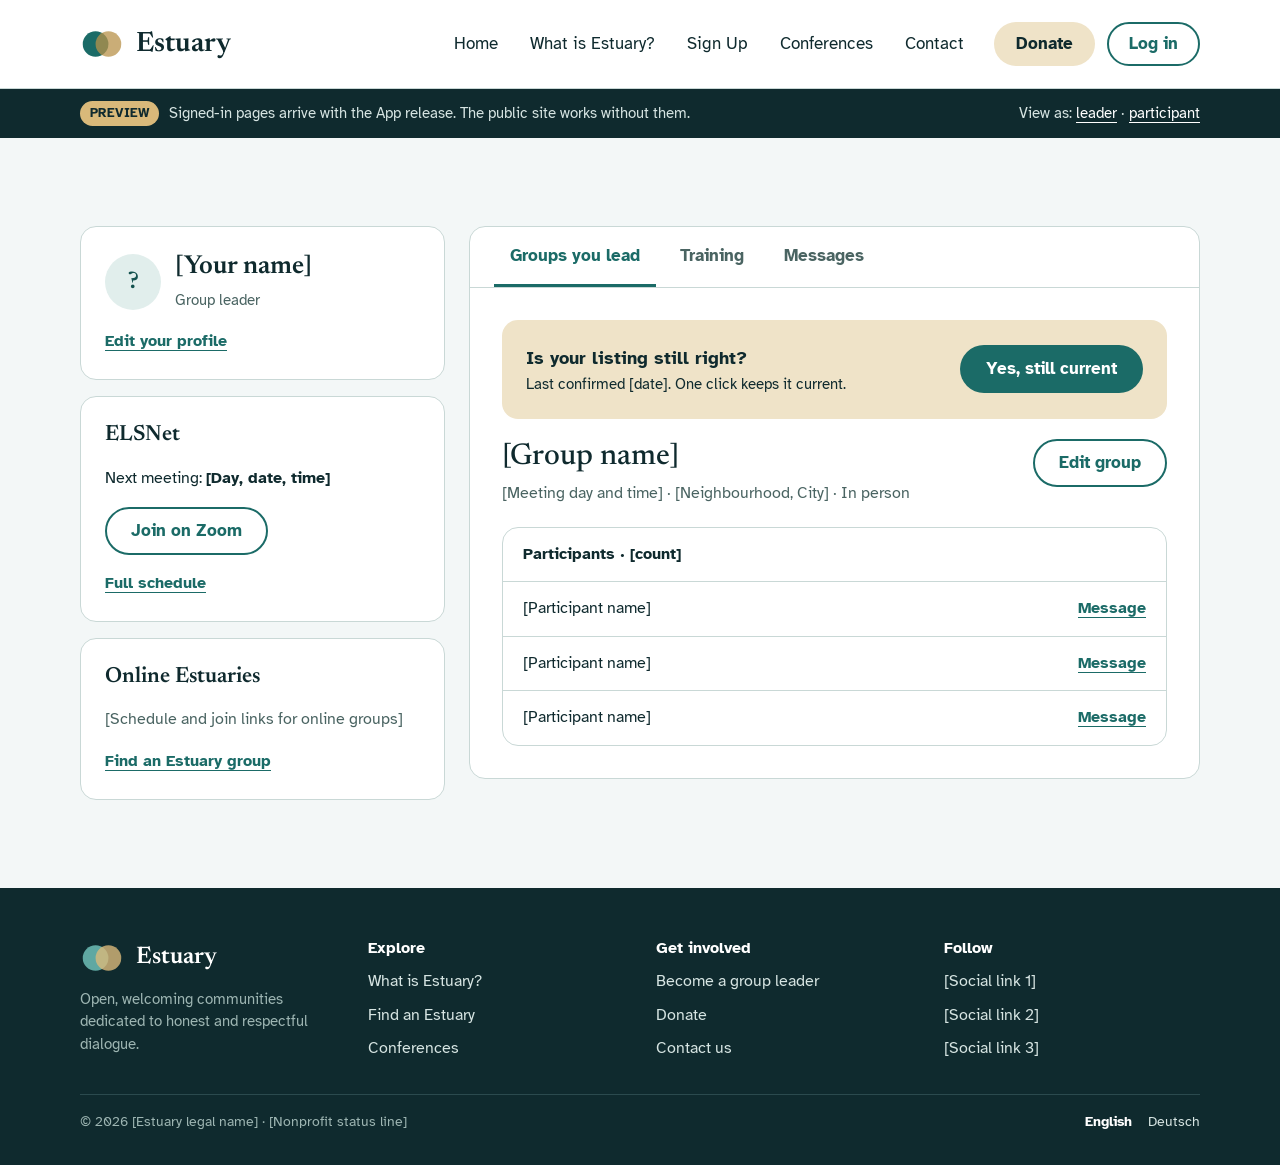
==== design/prototype/account.html @ 833ce1d4 "Add visual design proposal, design tokens and clickable prototype Turns the community wireframe (des" ====
<!doctype html>
<html lang="en">
<head>
  <meta charset="utf-8">
  <meta name="viewport" content="width=device-width, initial-scale=1">
  <title>Your account · Estuary</title>
  <meta name="description" content="Signed-in preview: your group, training and messages.">
  <meta name="robots" content="noindex">
  <link rel="preconnect" href="https://fonts.googleapis.com">
  <link rel="preconnect" href="https://fonts.gstatic.com" crossorigin>
  <link rel="stylesheet" href="https://fonts.googleapis.com/css2?family=Atkinson+Hyperlegible:ital,wght@0,400;0,700;1,400&amp;family=IBM+Plex+Mono:wght@400;500&amp;family=Newsreader:ital,opsz,wght@0,6..72,400..700;1,6..72,400&amp;display=swap">
  <link rel="stylesheet" href="../tokens/tokens.css">
  <link rel="stylesheet" href="assets/site.css">
  <script src="assets/site.js" defer></script>
</head>
<body>
<div class="page">
  <a class="skip-link" href="#main">Skip to content</a>
  <header class="site-header">
    <div class="container site-header__bar">
      <a class="brand" href="index.html" aria-label="Estuary home">
        <svg class="brand__mark" viewBox="0 0 48 32" aria-hidden="true"><circle cx="17" cy="16" r="14" fill="#1B6B67"/><circle cx="31" cy="16" r="14" fill="#B8914A" fill-opacity="0.75"/></svg>
        <span class="brand__word">Estuary</span>
      </a>
      <button class="nav-toggle" type="button" aria-expanded="false" aria-controls="site-nav">
        <svg width="18" height="18" viewBox="0 0 18 18" aria-hidden="true"><path d="M2 4.5h14M2 9h14M2 13.5h14" stroke="currentColor" stroke-width="2" stroke-linecap="round"/></svg>
        <span class="nav-toggle__label">Menu</span>
      </button>
      <nav class="site-nav" id="site-nav" aria-label="Main">
        <a class="site-nav__link" href="index.html">Home</a>
        <a class="site-nav__link" href="what-is-estuary.html">What is Estuary?</a>
        <a class="site-nav__link" href="sign-up.html">Sign Up</a>
        <a class="site-nav__link" href="conferences.html">Conferences</a>
        <a class="site-nav__link" href="contact.html">Contact</a>
        <div class="site-nav__actions">
          <a class="btn btn--welcome" href="donate.html">Donate</a>
          <a class="btn btn--secondary" href="account.html" aria-current="page">Log in</a>
        </div>
      </nav>
    </div>
  </header>
  <div class="notice-bar" role="note">
    <div class="container row" style="gap: 10px">
      <span class="badge badge--preview">PREVIEW</span>
      <span>Signed-in pages arrive with the App release. The public site works without them.</span>
      <span style="margin-left: auto">View as: <a href="?role=leader" data-role-link="leader" style="color: #FFFFFF">leader</a> · <a href="?role=participant" data-role-link="participant" style="color: #FFFFFF">participant</a></span>
    </div>
  </div>

  <main id="main" class="section">
    <div class="container split split--top split--sidebar">
      <aside class="stack">
        <section class="card stack">
          <div class="row" style="flex-wrap: nowrap; gap: 14px">
            <div class="avatar" aria-hidden="true">?</div>
            <div>
              <h1 class="h3" style="font-size: 1.625rem">[Your name]</h1>
              <span class="small muted" data-leader-only>Group leader</span>
              <span class="small muted" data-participant-only hidden>Participant</span>
            </div>
          </div>
          <a href="#" style="font-weight: 700; font-size: 1rem">Edit your profile</a>
        </section>
        <section class="card stack">
          <h2 class="h3" style="font-size: 1.375rem">ELSNet</h2>
          <p style="font-size: 1rem">Next meeting: <b>[Day, date, time]</b></p>
          <a class="btn btn--secondary" href="#" style="align-self: flex-start">Join on Zoom</a>
          <a href="#" style="font-weight: 700; font-size: 1rem">Full schedule</a>
        </section>
        <section class="card stack">
          <h2 class="h3" style="font-size: 1.375rem">Online Estuaries</h2>
          <p class="muted" style="font-size: 1rem">[Schedule and join links for online groups]</p>
          <a href="sign-up.html#find" style="font-weight: 700; font-size: 1rem">Find an Estuary group</a>
        </section>
      </aside>

      <section class="card" style="padding: 0; overflow: hidden">
        <div class="tabs" role="tablist" aria-label="Your Estuary">
          <button class="tab" type="button" role="tab" id="tab-group" aria-controls="panel-group" aria-selected="true"><span data-leader-only>Groups you lead</span><span data-participant-only hidden>Your group</span></button>
          <button class="tab" type="button" role="tab" id="tab-training" aria-controls="panel-training" aria-selected="false" tabindex="-1">Training</button>
          <button class="tab" type="button" role="tab" id="tab-messages" aria-controls="panel-messages" aria-selected="false" tabindex="-1"><span data-leader-only>Messages</span><span data-participant-only hidden>Message your leader</span></button>
        </div>

        <div class="tab-panel" role="tabpanel" id="panel-group" aria-labelledby="tab-group">
          <div class="card card--welcome row" data-leader-only style="justify-content: space-between">
            <div>
              <strong style="font-size: 1.125rem">Is your listing still right?</strong>
              <p class="small">Last confirmed [date]. One click keeps it current.</p>
            </div>
            <button class="btn btn--primary" type="button" id="confirm-listing">Yes, still current</button>
          </div>
          <div class="row" style="justify-content: space-between; align-items: flex-start">
            <div>
              <h2 class="h2" style="font-size: 1.875rem">[Group name]</h2>
              <p class="muted" style="font-size: 1rem; margin-top: 6px">[Meeting day and time] · [Neighbourhood, City] · In person</p>
            </div>
            <a class="btn btn--secondary" href="#" data-leader-only>Edit group</a>
          </div>
          <div class="list-rows" data-leader-only>
            <strong>Participants · [count]</strong>
            <div><span>[Participant name]</span><a href="#" style="font-weight: 700">Message</a></div>
            <div><span>[Participant name]</span><a href="#" style="font-weight: 700">Message</a></div>
            <div><span>[Participant name]</span><a href="#" style="font-weight: 700">Message</a></div>
          </div>
          <a class="btn btn--primary" href="#" data-participant-only hidden style="align-self: flex-start">Message your group leader</a>
        </div>

        <div class="tab-panel" role="tabpanel" id="panel-training" aria-labelledby="tab-training" hidden>
          <h2 class="h2" style="font-size: 1.75rem">Leadership training</h2>
          <div class="step step--done"><span class="step__mark" aria-hidden="true">✓</span><span class="step__label">[Stage 1 — Apply]</span><span class="step__status">Done</span></div>
          <div class="step step--now"><span class="step__mark" aria-hidden="true">•</span><span class="step__label">[Stage 2 — Training sessions]</span><span class="step__status">In progress</span></div>
          <div class="step"><span class="step__mark" aria-hidden="true"></span><span class="step__label">[Stage 3 — Practice conversation]</span><span class="step__status">Not started</span></div>
          <div class="step"><span class="step__mark" aria-hidden="true"></span><span class="step__label">[Stage 4 — Launch your group]</span><span class="step__status">Not started</span></div>
          <p class="small muted">[Stage names to be confirmed — the current site describes four ELSNet stages.]</p>
        </div>

        <div class="tab-panel" role="tabpanel" id="panel-messages" aria-labelledby="tab-messages" hidden>
          <h2 class="h2" style="font-size: 1.75rem">Messages</h2>
          <div class="step" style="flex-direction: column; align-items: stretch; gap: 6px">
            <div class="row" style="justify-content: space-between"><b>[Sender first name]</b><span class="small muted">[date]</span></div>
            <span class="muted" style="font-size: 1rem">[First line of a message sent through the group's contact form…]</span>
          </div>
          <div class="step" style="flex-direction: column; align-items: stretch; gap: 6px">
            <div class="row" style="justify-content: space-between"><b>[Sender first name]</b><span class="small muted">[date]</span></div>
            <span class="muted" style="font-size: 1rem">[First line of a message…]</span>
          </div>
          <p class="small muted">Your email address is never shown to the sender. You choose whether to reply.</p>
        </div>
      </section>
    </div>
  </main>
  <footer class="site-footer">
    <div class="container">
      <div class="site-footer__cols">
        <div class="site-footer__col site-footer__about">
          <a class="brand" href="index.html" aria-label="Estuary home">
            <svg class="brand__mark" viewBox="0 0 48 32" aria-hidden="true"><circle cx="17" cy="16" r="14" fill="#5FA8A2"/><circle cx="31" cy="16" r="14" fill="#D9B97A" fill-opacity="0.8"/></svg>
            <span class="brand__word">Estuary</span>
          </a>
          <p class="small" style="color: var(--color-on-deep-muted)">Open, welcoming communities dedicated to honest and respectful dialogue.</p>
        </div>
        <nav class="site-footer__col" aria-label="Explore">
          <span class="site-footer__heading">Explore</span>
          <a href="what-is-estuary.html">What is Estuary?</a>
          <a href="sign-up.html#find">Find an Estuary</a>
          <a href="conferences.html">Conferences</a>
        </nav>
        <nav class="site-footer__col" aria-label="Get involved">
          <span class="site-footer__heading">Get involved</span>
          <a href="sign-up.html#lead">Become a group leader</a>
          <a href="donate.html">Donate</a>
          <a href="contact.html">Contact us</a>
        </nav>
        <div class="site-footer__col">
          <span class="site-footer__heading">Follow</span>
          <a href="#">[Social link 1]</a>
          <a href="#">[Social link 2]</a>
          <a href="#">[Social link 3]</a>
        </div>
      </div>
      <div class="site-footer__base">
        <span>© 2026 [Estuary legal name] · [Nonprofit status line]</span>
        <span class="lang-switch"><a href="#" lang="en" aria-current="true">English</a><a href="#" lang="de" hreflang="de">Deutsch</a></span>
      </div>
    </div>
  </footer>
</div>
</body>
</html>
---- design/tokens/tokens.css ----
/*
 * Estuary design tokens — proposal, 26 Sep 2026.
 * Source of truth for colour, type, space and shape. tokens.json mirrors
 * these values; change both together. Contrast ratios are WCAG 2.1,
 * computed against the background named in each comment.
 */
:root {
  /* Ground and ink */
  --color-ground: #F3F7F7;        /* page background */
  --color-surface: #FFFFFF;       /* cards, header, fields */
  --color-ink: #0F2A2E;           /* text; 14.0:1 on ground */
  --color-ink-muted: #4A6462;     /* secondary text; 5.9:1 on ground */
  --color-line: #C9D8D6;          /* dividers, card edges; decorative only */
  --color-field-edge: #7F9795;    /* input outlines; 3.1:1 on surface */

  /* Primary accent: tidal teal */
  --color-teal: #1B6B67;          /* links, primary buttons, pins; 5.8:1 on ground, white on it 6.3:1 */
  --color-teal-deep: #14524F;     /* hover, pressed; white on it 8.9:1 */
  --color-teal-mist: #E1EEEC;     /* badges, selected rows; teal-deep on it 7.5:1 */

  /* Warm accent: silt. Sparingly, for welcome moments only */
  --color-silt: #B8914A;          /* decoration only (logo, halos); 2.7:1, never text */
  --color-silt-mist: #EFE3C8;     /* welcome bands, empty-state invitation; ink on it 11.9:1 */
  --color-silt-deep: #80601F;     /* warm eyebrow text; 5.8:1 on white */

  /* Dark band (footer, notices) */
  --color-deep: #0F2A2E;
  --color-on-deep: #D6E4E2;       /* 11.5:1 on deep */
  --color-on-deep-muted: #9DB5B2; /* 7.0:1 on deep */
  --color-deep-rule: #2B4A4E;
  --color-teal-on-deep: #5FA8A2;  /* logo on dark only */
  --color-silt-on-deep: #D9B97A;  /* logo and icons on dark only */

  /* Status only; never used as the brand accent */
  --color-success: #2E6B45;       /* 6.4:1 on white */
  --color-warning: #8A5A00;       /* 5.9:1 on white */
  --color-danger: #A4281F;        /* 7.2:1 on white */

  /* Type */
  --font-display: 'Newsreader', Georgia, serif;
  --font-body: 'Atkinson Hyperlegible', system-ui, sans-serif;
  --font-mono: 'IBM Plex Mono', ui-monospace, monospace;

  --text-display: 3.5rem;   /* 56, line-height 1.1, weight 500 */
  --text-h2: 2.25rem;       /* 36, 1.2, 500 */
  --text-h3: 1.5rem;        /* 24, 1.3, 600 */
  --text-lede: 1.25rem;     /* 20, 1.6 */
  --text-body: 1.125rem;    /* 18, 1.6; never below 16px */
  --text-small: 0.9375rem;  /* 15, 1.5 */
  --text-data: 0.875rem;    /* 14, mono, admin and data only */
  --leading-tight: 1.1;
  --leading-heading: 1.2;
  --leading-body: 1.6;
  --measure: 65ch;

  /* Space: 4px base */
  --space-1: 4px;
  --space-2: 8px;
  --space-3: 12px;
  --space-4: 16px;
  --space-5: 24px;
  --space-6: 32px;
  --space-7: 48px;
  --space-8: 64px;
  --space-9: 96px;

  /* Shape */
  --radius-field: 10px;
  --radius-card: 16px;
  --radius-panel: 24px;
  --radius-pill: 999px;
  --shadow-raised: 0 8px 24px rgba(15, 42, 46, 0.08);

  /* Layout */
  --container: 1120px;
  --gutter: 24px;
  --page-margin: 16px;      /* phone; 80px from 1024px up */
  --target-min: 44px;       /* minimum touch target */
  --control-height: 48px;
  --focus-ring: 3px solid var(--color-teal);
}
---- design/prototype/assets/site.css ----
/* Estuary prototype styles. Every value comes from ../../tokens/tokens.css. */

*, *::before, *::after { box-sizing: border-box; }

html { -webkit-text-size-adjust: 100%; }

body {
  margin: 0;
  background: var(--color-ground);
  color: var(--color-ink);
  font-family: var(--font-body);
  font-size: var(--text-body);
  line-height: var(--leading-body);
}

img, svg { display: block; }
a { color: var(--color-teal); text-underline-offset: 4px; }
a:hover { color: var(--color-teal-deep); }
:focus-visible { outline: var(--focus-ring); outline-offset: 3px; }
h1, h2, h3 { font-family: var(--font-display); margin: 0; }
p { margin: 0; }

@media (prefers-reduced-motion: reduce) {
  *, *::before, *::after { transition: none !important; animation: none !important; scroll-behavior: auto !important; }
}

[hidden] { display: none !important; }

.visually-hidden {
  position: absolute !important; width: 1px; height: 1px; overflow: hidden;
  clip: rect(0 0 0 0); white-space: nowrap;
}

.skip-link {
  position: absolute; left: var(--space-4); top: -100px; z-index: 10;
  background: var(--color-surface); padding: var(--space-3) var(--space-4); border-radius: var(--radius-field);
}
.skip-link:focus { top: var(--space-3); }

/* ---------- Layout ---------- */

.container {
  width: 100%;
  max-width: calc(var(--container) + 2 * var(--page-margin));
  margin: 0 auto;
  padding-inline: var(--page-margin);
}
@media (min-width: 1024px) {
  :root { --page-margin: 80px; }
}

.section { padding-block: var(--space-7); }
.section--surface { background: var(--color-surface); border-block: 1px solid var(--color-line); }
@media (min-width: 1024px) { .section { padding-block: 88px; } }

.stack { display: flex; flex-direction: column; gap: var(--space-4); }
.stack--lg { gap: var(--space-5); }
.row { display: flex; flex-wrap: wrap; gap: var(--space-3); align-items: center; }

.grid-2, .grid-3, .grid-4 { display: grid; gap: var(--space-5); grid-template-columns: minmax(0, 1fr); }
@media (min-width: 640px) {
  .grid-2, .grid-4 { grid-template-columns: repeat(2, minmax(0, 1fr)); }
}
@media (min-width: 1024px) {
  .grid-3 { grid-template-columns: repeat(3, minmax(0, 1fr)); }
  .grid-4 { grid-template-columns: repeat(4, minmax(0, 1fr)); }
}

/* Two-column split: text + media. Stacks under 1024. */
.split { display: grid; gap: var(--space-6); align-items: center; }
@media (min-width: 1024px) {
  .split { grid-template-columns: minmax(0, 6fr) minmax(0, 5fr); gap: var(--space-8); }
  .split--media-first { grid-template-columns: minmax(0, 5fr) minmax(0, 6fr); }
  .split--top { align-items: start; }
  .split--wide-narrow { grid-template-columns: minmax(0, 8fr) minmax(0, 4fr); }
  .split--sidebar { grid-template-columns: minmax(0, 4fr) minmax(0, 8fr); gap: var(--gutter); }
  .offset-top { margin-top: var(--space-8); }
  .offset-top--lg { margin-top: 128px; }
}

.measure { max-width: var(--measure); }

/* ---------- Type ---------- */

.eyebrow {
  font-size: var(--text-small); font-weight: 700; letter-spacing: 0.08em;
  text-transform: uppercase; color: var(--color-silt-deep);
}
.display { font-size: clamp(2.125rem, 5vw, var(--text-display)); line-height: var(--leading-tight); font-weight: 500; }
.h2 { font-size: clamp(1.75rem, 3.4vw, var(--text-h2)); line-height: var(--leading-heading); font-weight: 500; }
.h3 { font-size: var(--text-h3); line-height: 1.3; font-weight: 600; }
.lede { font-size: var(--text-lede); color: var(--color-ink-muted); }
.muted { color: var(--color-ink-muted); }
.small { font-size: var(--text-small); line-height: 1.5; }
.mono { font-family: var(--font-mono); font-size: var(--text-data); }

.page-head { padding-block: var(--space-7) var(--space-6); }
@media (min-width: 1024px) { .page-head { padding-block: 72px var(--space-7); } }

/* ---------- Header and navigation ---------- */

.site-header { background: var(--color-surface); border-bottom: 1px solid var(--color-line); position: relative; z-index: 5; }
.site-header__bar { display: flex; align-items: center; justify-content: space-between; min-height: 64px; gap: var(--space-4); }
@media (min-width: 1024px) { .site-header__bar { min-height: 88px; } }

.brand { display: inline-flex; align-items: center; gap: var(--space-3); min-height: var(--target-min); color: var(--color-ink); text-decoration: none; }
.brand:hover { color: var(--color-ink); }
.brand__word { font-family: var(--font-display); font-size: 1.75rem; font-weight: 600; }
.brand__mark { width: 44px; height: 30px; }

.nav-toggle {
  display: inline-flex; align-items: center; gap: var(--space-2);
  min-height: var(--target-min); padding: 0 14px;
  border: 2px solid var(--color-teal); border-radius: var(--radius-pill);
  background: var(--color-surface); color: var(--color-teal);
  font: 700 1rem var(--font-body); cursor: pointer;
}
.site-nav { display: none; }
.site-nav.is-open {
  display: flex; flex-direction: column; position: absolute; left: 0; right: 0; top: 100%;
  background: var(--color-surface); border-bottom: 1px solid var(--color-line);
  padding: var(--space-2) var(--page-margin) var(--space-5); box-shadow: 0 16px 24px rgba(15, 42, 46, 0.12);
}
.site-nav__link {
  display: flex; align-items: center; min-height: 52px; color: var(--color-ink);
  text-decoration: none; font-size: 1.1875rem; border-bottom: 1px solid var(--color-teal-mist);
}
.site-nav__link[aria-current="page"] { color: var(--color-teal); font-weight: 700; }
.site-nav__actions { display: flex; gap: var(--space-3); margin-top: var(--space-3); }
.site-nav__actions .btn { flex: 1; }

@media (min-width: 1024px) {
  .nav-toggle { display: none; }
  .site-nav, .site-nav.is-open {
    display: flex; flex-direction: row; align-items: center; gap: var(--space-1);
    position: static; padding: 0; border: 0; box-shadow: none; background: none;
  }
  .site-nav__link { min-height: var(--target-min); padding: 0 14px; font-size: 1.0625rem; border: 0; }
  .site-nav__link[aria-current="page"] { text-decoration: underline; text-decoration-thickness: 3px; text-underline-offset: 10px; }
  .site-nav__actions { margin: 0 0 0 var(--space-3); }
  .site-nav__actions .btn { flex: none; min-height: var(--target-min); padding: 0 20px; }
}

/* ---------- Buttons ---------- */

.btn {
  display: inline-flex; align-items: center; justify-content: center; gap: var(--space-2);
  min-height: var(--control-height); padding: 0 var(--space-5);
  border-radius: var(--radius-pill); border: 2px solid transparent;
  font: 700 1.0625rem/1.2 var(--font-body); text-decoration: none; text-align: center;
  cursor: pointer; transition: background-color 0.15s, border-color 0.15s;
}
.btn--primary { background: var(--color-teal); color: #FFFFFF; }
.btn--primary:hover { background: var(--color-teal-deep); color: #FFFFFF; }
.btn--secondary { background: var(--color-surface); color: var(--color-teal); border-color: var(--color-teal); }
.btn--secondary:hover { background: var(--color-teal-mist); color: var(--color-teal-deep); }
.btn--welcome { background: var(--color-silt-mist); color: var(--color-ink); }
.btn--welcome:hover { background: #E6D5AE; color: var(--color-ink); }
.btn--dark { background: var(--color-deep); color: #FFFFFF; }
.btn--dark:hover { background: #1C3F44; color: #FFFFFF; }
.btn--outline-ink { background: transparent; color: var(--color-ink); border-color: var(--color-ink); }
.btn--outline-ink:hover { background: rgba(15, 42, 46, 0.06); color: var(--color-ink); }
.btn--lg { min-height: 52px; padding: 0 28px; }
.btn--block { width: 100%; }
.btn--icon { width: var(--target-min); min-height: var(--target-min); padding: 0; }

.text-button {
  min-height: var(--target-min); padding: 0; border: 0; background: none;
  color: var(--color-teal); font: 700 1.0625rem var(--font-body);
  text-decoration: underline; text-underline-offset: 4px; cursor: pointer;
}

/* ---------- Cards, bands, media ---------- */

.card { background: var(--color-surface); border: 1px solid var(--color-line); border-radius: var(--radius-card); padding: var(--space-5); }
@media (min-width: 1024px) { .card--roomy { padding: 36px; border-radius: 20px; } }
.card--soft { background: var(--color-ground); border: 0; }
.card--welcome { background: var(--color-silt-mist); border: 0; }
.card--deep { background: var(--color-deep); color: var(--color-on-deep); border: 0; }
.card--deep h2, .card--deep h3 { color: #FFFFFF; }

.band-welcome {
  background: var(--color-silt-mist); border-radius: var(--radius-panel);
  padding: var(--space-6) var(--space-5); display: flex; flex-direction: column; gap: var(--space-5);
}
@media (min-width: 1024px) {
  .band-welcome { flex-direction: row; justify-content: space-between; align-items: center; padding: var(--space-7) 56px; }
}

.placeholder-media {
  position: relative; overflow: hidden; border-radius: var(--radius-panel);
  background: #D7E5E3; color: var(--color-teal-deep); font-weight: 700;
  display: flex; align-items: center; justify-content: center; text-align: center;
  min-height: 240px; padding: var(--space-5);
}
.placeholder-media--warm { background: var(--color-silt-mist); color: var(--color-ink); }
.placeholder-media--tall { min-height: 340px; }

.placeholder-box {
  border: 1px dashed var(--color-field-edge); border-radius: 12px; color: var(--color-ink-muted);
  min-height: 88px; display: flex; align-items: center; justify-content: center; font-size: var(--text-small);
}

/* Hero gallery */
.gallery__frame { min-height: 300px; align-items: flex-end; justify-content: flex-start; }
@media (min-width: 1024px) { .gallery__frame { min-height: 480px; } }
.gallery__shapes { position: absolute; inset: 0; width: 100%; height: 100%; }
.gallery__caption {
  position: relative; margin: var(--space-4); padding: var(--space-3) var(--space-4);
  border-radius: 12px; background: rgba(255, 255, 255, 0.92); color: var(--color-ink);
  font-weight: 400; font-size: var(--text-small); line-height: 1.45; text-align: left;
}
.gallery__controls { display: flex; justify-content: space-between; align-items: center; margin-top: var(--space-3); }
.gallery__dots { display: flex; gap: var(--space-2); }
.gallery__dot { width: 10px; height: 10px; border-radius: var(--radius-pill); background: var(--color-line); }
.gallery__dot.is-current { background: var(--color-teal); }
.gallery__buttons { display: flex; gap: var(--space-2); }

/* Search */
.search-card { background: var(--color-surface); border: 1px solid var(--color-line); border-radius: var(--radius-card); padding: var(--space-5); box-shadow: var(--shadow-raised); }
.search-card__row { display: flex; flex-wrap: wrap; gap: 10px; }
.search-card__row .field__input { flex: 1 1 220px; }

/* ---------- Forms ---------- */

.field { display: flex; flex-direction: column; gap: var(--space-2); }
.field__label, .fieldset__legend { font-weight: 700; font-size: 1rem; }
.fieldset { border: 0; margin: 0; padding: 0; }
.fieldset__legend { padding: 0; margin-bottom: var(--space-3); font-size: 1.125rem; }
.field__input, .field__select, .field__textarea {
  width: 100%; min-height: var(--control-height); padding: 0 14px;
  border: 2px solid var(--color-field-edge); border-radius: var(--radius-field);
  background: var(--color-surface); color: var(--color-ink);
  font: 1.0625rem/1.5 var(--font-body); /* 17px: phones do not zoom on focus */
}
.field__select { width: auto; padding: 0 12px; }
.field__textarea { padding: 12px 14px; resize: vertical; }
.field__help { font-size: 0.875rem; color: var(--color-ink-muted); }
.field__error { display: flex; gap: var(--space-2); align-items: center; color: var(--color-danger); font-size: var(--text-small); }
.field__input[aria-invalid="true"] { border-color: var(--color-danger); }

.check { display: flex; gap: var(--space-3); align-items: center; min-height: var(--target-min); font-size: 1.0625rem; cursor: pointer; }
.check input { width: 22px; height: 22px; accent-color: var(--color-teal); }

.chips { display: flex; flex-wrap: wrap; gap: 10px; }
.chip {
  min-height: var(--control-height); padding: 0 20px; border-radius: var(--radius-pill);
  border: 2px solid var(--color-field-edge); background: var(--color-surface); color: var(--color-ink);
  font: 700 1.0625rem var(--font-body); cursor: pointer;
}
.chip:hover { border-color: var(--color-teal); }
.chip[aria-pressed="true"] { background: var(--color-teal); border-color: var(--color-teal); color: #FFFFFF; }
.chip--square { border-radius: 12px; min-height: 56px; font-size: 1.1875rem; }
.chip--soft[aria-pressed="true"] { background: var(--color-teal-mist); color: var(--color-ink); }

.confirmation { display: flex; flex-direction: column; gap: 14px; }

/* ---------- Badges and status ---------- */

.badge {
  display: inline-flex; gap: var(--space-2); align-items: center; align-self: flex-start;
  padding: 4px 12px; border-radius: var(--radius-pill);
  background: var(--color-teal-mist); color: var(--color-teal-deep);
  font-size: var(--text-small); font-weight: 700;
}
.badge svg { width: 12px; height: 12px; }
.badge--preview { background: var(--color-silt-on-deep); color: var(--color-ink); font-size: 0.8125rem; padding: 2px 10px; }

.notice-bar { background: var(--color-deep); color: var(--color-on-deep); font-size: var(--text-small); padding-block: var(--space-3); }

/* ---------- FAQ (native details/summary) ---------- */

.faq { background: var(--color-surface); border: 1px solid var(--color-line); border-radius: var(--radius-card); overflow: hidden; }
.faq__item + .faq__item { border-top: 1px solid var(--color-line); }
.faq__q {
  list-style: none; display: flex; justify-content: space-between; align-items: center; gap: var(--space-4);
  min-height: 64px; padding: var(--space-4) var(--space-5); cursor: pointer;
  font-weight: 700; font-size: 1.1875rem;
}
.faq__q::-webkit-details-marker { display: none; }
.faq__q:hover { background: var(--color-ground); }
.faq__chevron { flex-shrink: 0; transition: transform 0.15s; }
.faq__item[open] .faq__chevron { transform: rotate(180deg); }
.faq__a { padding: 0 var(--space-5) 22px; color: var(--color-ink-muted); }

/* ---------- Group finder ---------- */

.finder { display: grid; gap: var(--space-5); }
@media (min-width: 1024px) {
  .finder { grid-template-columns: minmax(0, 5fr) minmax(0, 7fr); height: 720px; }
  .finder__list { overflow: auto; padding-right: var(--space-1); }
}
.finder__list { display: flex; flex-direction: column; gap: var(--space-3); }
.finder__map-toggle { display: inline-flex; }
@media (min-width: 1024px) { .finder__map-toggle { display: none; } }

.group-card {
  text-align: left; width: 100%; cursor: pointer; color: var(--color-ink);
  background: var(--color-surface); border: 2px solid var(--color-line); border-radius: var(--radius-card);
  padding: 18px 20px; display: flex; flex-direction: column; gap: var(--space-2); font: inherit;
}
.group-card:hover { border-color: var(--color-teal); }
.group-card[aria-pressed="true"] { background: var(--color-teal-mist); border-color: var(--color-teal); }
.group-card__top { display: flex; justify-content: space-between; gap: var(--space-3); }
.group-card__name { font-family: var(--font-display); font-size: 1.375rem; font-weight: 600; line-height: 1.25; }
.group-card__dist { font-weight: 700; color: var(--color-teal); white-space: nowrap; }
.group-card__meta { font-size: 1rem; color: var(--color-ink-muted); }

/* Phones: list first, map behind a toggle. Desktop: map always shown. */
.map {
  display: none; position: relative; overflow: hidden; min-height: 420px;
  border-radius: 20px; background: #E4EDEB; border: 1px solid var(--color-line);
}
.map.is-shown { display: block; }
@media (min-width: 1024px) { .map { display: block; min-height: 0; } }
.map__art { position: absolute; inset: 0; width: 100%; height: 100%; }
.map__pin {
  position: absolute; width: 36px; height: 36px; margin: -18px 0 0 -18px; padding: 0;
  border-radius: 999px 999px 999px 0; transform: rotate(-45deg);
  background: var(--color-teal); border: 3px solid #FFFFFF; cursor: pointer;
}
.map__pin[aria-pressed="true"] {
  width: 44px; height: 44px; margin: -22px 0 0 -22px;
  background: var(--color-teal-deep); box-shadow: 0 0 0 6px rgba(184, 145, 74, 0.45);
}
.map__tiles-note { position: absolute; top: 14px; right: 14px; padding: 4px 10px; border-radius: 8px; background: rgba(255, 255, 255, 0.9); font-size: 0.8125rem; color: var(--color-ink-muted); }
.map__selected {
  position: absolute; left: var(--space-4); right: var(--space-4); bottom: var(--space-4);
  background: var(--color-surface); border-radius: var(--radius-card); padding: 18px 20px;
  display: flex; flex-wrap: wrap; justify-content: space-between; align-items: center; gap: var(--space-4);
  box-shadow: 0 8px 24px rgba(15, 42, 46, 0.12);
}

/* ---------- Tabs (account) ---------- */

.tabs { display: flex; gap: var(--space-2); padding: 0 var(--space-5); border-bottom: 1px solid var(--color-line); overflow-x: auto; }
.tab {
  min-height: 60px; padding: 0 var(--space-4); border: 0; border-bottom: 3px solid transparent;
  background: none; color: var(--color-ink-muted); font: 700 1.0625rem var(--font-body); cursor: pointer; white-space: nowrap;
}
.tab:hover { color: var(--color-teal); }
.tab[aria-selected="true"] { color: var(--color-teal); border-bottom-color: var(--color-teal); }
.tab-panel { padding: var(--space-6); display: flex; flex-direction: column; gap: 20px; }
.tab-panel[hidden] { display: none; }

.list-rows { border: 1px solid var(--color-line); border-radius: var(--radius-card); }
.list-rows > * { padding: 14px 20px; display: flex; justify-content: space-between; gap: var(--space-3); font-size: 1rem; }
.list-rows > * + * { border-top: 1px solid var(--color-line); }

.step { display: flex; gap: 14px; align-items: center; padding: 14px 18px; border: 1px solid var(--color-line); border-radius: 12px; }
.step__mark { width: 28px; height: 28px; flex-shrink: 0; border-radius: var(--radius-pill); border: 2px solid var(--color-field-edge); display: flex; align-items: center; justify-content: center; font-weight: 700; font-size: 0.875rem; }
.step--done .step__mark { background: var(--color-teal); border-color: var(--color-teal); color: #FFFFFF; }
.step--now .step__mark { border-color: var(--color-silt-deep); }
.step__label { flex-grow: 1; }
.step__status { font-size: var(--text-small); font-weight: 700; color: var(--color-ink-muted); }
.step--done .step__status { color: var(--color-success); }
.step--now .step__status { color: var(--color-silt-deep); }

.avatar { width: 56px; height: 56px; border-radius: var(--radius-pill); background: var(--color-teal-mist); color: var(--color-teal-deep); display: flex; align-items: center; justify-content: center; font-family: var(--font-display); font-size: 1.5rem; font-weight: 600; }

/* ---------- Video ---------- */

.video { background: var(--color-deep); border-radius: var(--radius-card); aspect-ratio: 16 / 9; display: flex; align-items: center; justify-content: center; }
.video__play { width: 72px; height: 72px; border-radius: var(--radius-pill); border: 0; background: #FFFFFF; cursor: pointer; display: flex; align-items: center; justify-content: center; }

/* ---------- Footer ---------- */

.site-footer { background: var(--color-deep); color: var(--color-on-deep); padding-block: var(--space-7) var(--space-6); margin-top: auto; }
.site-footer a { color: var(--color-on-deep); text-decoration: none; }
.site-footer a:hover { color: #FFFFFF; text-decoration: underline; }
.site-footer__cols { display: grid; gap: var(--space-6); grid-template-columns: repeat(2, minmax(0, 1fr)); }
.site-footer__about { grid-column: 1 / -1; }
@media (min-width: 1024px) {
  .site-footer__cols { grid-template-columns: repeat(4, minmax(0, 1fr)); }
  .site-footer__about { grid-column: auto; }
}
.site-footer__col { display: flex; flex-direction: column; gap: var(--space-2); font-size: 1rem; }
.site-footer__heading { font-weight: 700; color: #FFFFFF; }
.site-footer__base {
  display: flex; flex-wrap: wrap; justify-content: space-between; gap: var(--space-3);
  border-top: 1px solid var(--color-deep-rule); margin-top: var(--space-6); padding-top: var(--space-4);
  font-size: 0.875rem; color: var(--color-on-deep-muted);
}
.site-footer .brand__word { color: #FFFFFF; font-size: 1.5rem; }
.lang-switch { display: flex; gap: var(--space-4); }
.lang-switch [aria-current="true"] { color: #FFFFFF; font-weight: 700; }

/* Sticky footer on short pages */
.page { min-height: 100vh; display: flex; flex-direction: column; }
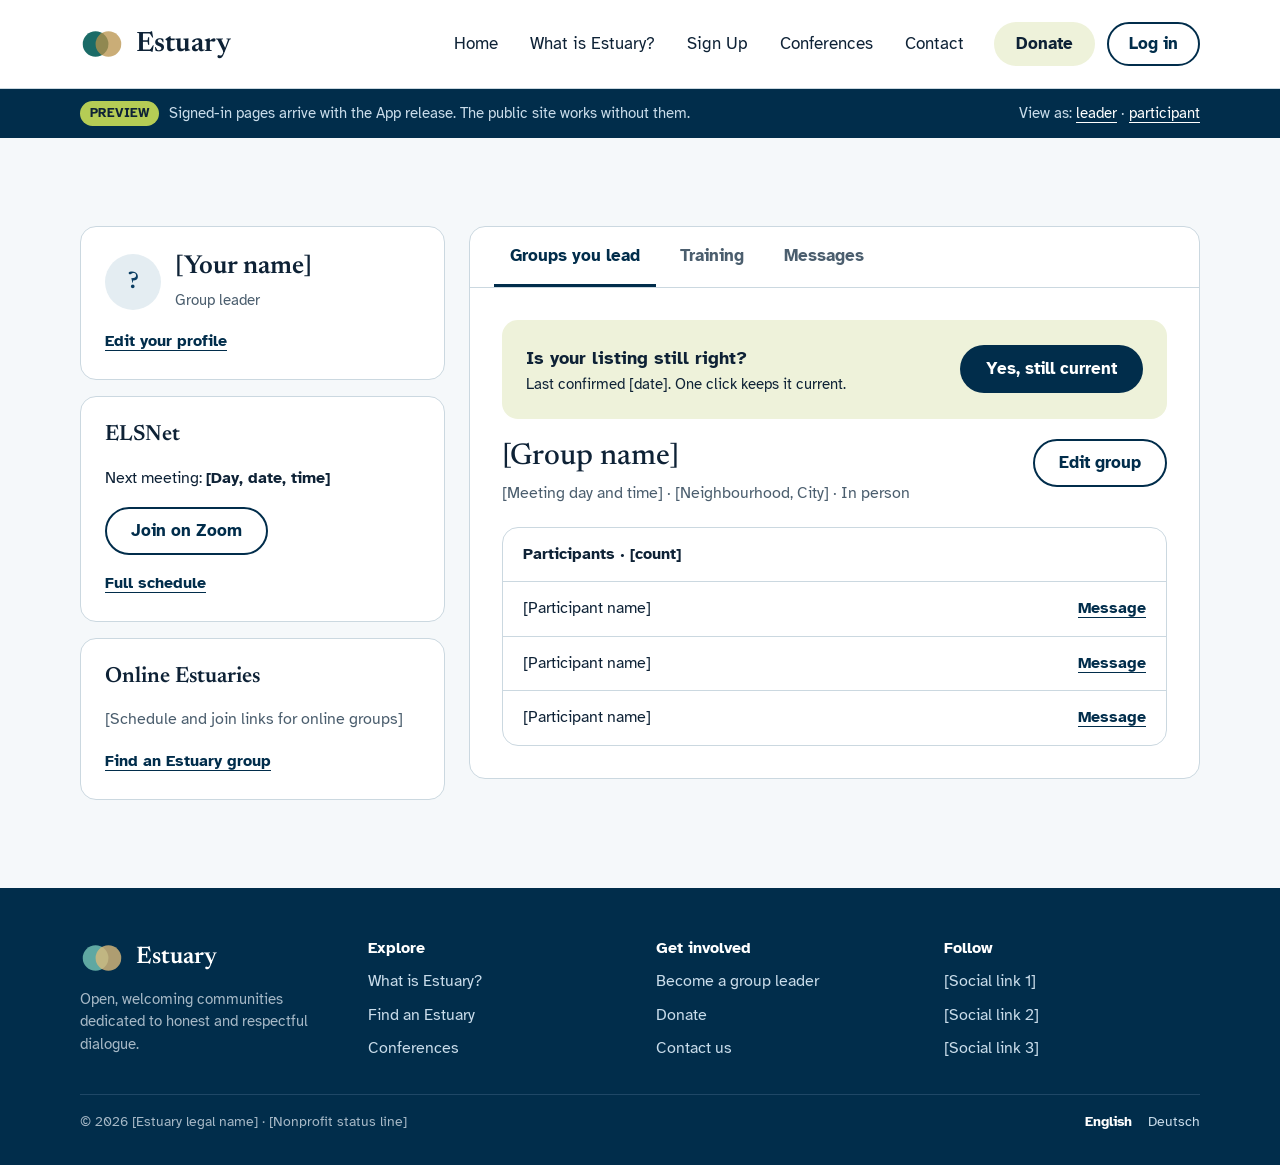
==== commit 2aea70e0: "Add design system from current-site audit; retune tokens to the logo palette design/design-system.md" ====
--- a/design/prototype/account.html
+++ b/design/prototype/account.html
@@ -137,7 +137,7 @@
             <svg class="brand__mark" viewBox="0 0 48 32" aria-hidden="true"><circle cx="17" cy="16" r="14" fill="#5FA8A2"/><circle cx="31" cy="16" r="14" fill="#D9B97A" fill-opacity="0.8"/></svg>
             <span class="brand__word">Estuary</span>
           </a>
-          <p class="small" style="color: var(--color-on-deep-muted)">Open, welcoming communities dedicated to honest and respectful dialogue.</p>
+          <p class="small" style="color: var(--color-on-navy-muted)">Open, welcoming communities dedicated to honest and respectful dialogue.</p>
         </div>
         <nav class="site-footer__col" aria-label="Explore">
           <span class="site-footer__heading">Explore</span>
--- a/design/tokens/tokens.css
+++ b/design/tokens/tokens.css
@@ -1,37 +1,38 @@
 /*
- * Estuary design tokens — proposal, 26 Sep 2026.
+ * Estuary design tokens — 18 Oct 2026, per design/design-system.md.
  * Source of truth for colour, type, space and shape. tokens.json mirrors
  * these values; change both together. Contrast ratios are WCAG 2.1,
  * computed against the background named in each comment.
+ * Palette comes from the logo: estuary navy #012D4B and reed green #7F991D.
  */
 :root {
   /* Ground and ink */
-  --color-ground: #F3F7F7;        /* page background */
+  --color-ground: #F5F8FA;        /* page background */
   --color-surface: #FFFFFF;       /* cards, header, fields */
-  --color-ink: #0F2A2E;           /* text; 14.0:1 on ground */
-  --color-ink-muted: #4A6462;     /* secondary text; 5.9:1 on ground */
-  --color-line: #C9D8D6;          /* dividers, card edges; decorative only */
-  --color-field-edge: #7F9795;    /* input outlines; 3.1:1 on surface */
+  --color-mist: #E4EDF2;          /* alternate bands, selected rows; navy on it 12.0:1 */
+  --color-ink: #0E2236;           /* body text; 16.1:1 on white, 15.1:1 on ground */
+  --color-ink-muted: #4B5E6E;     /* secondary text; 6.7:1 on white */
+  --color-line: #CBD8E0;          /* dividers, card edges; decorative only */
+  --color-field-edge: #7D8F9C;    /* input outlines; 3.3:1 on white */
 
-  /* Primary accent: tidal teal */
-  --color-teal: #1B6B67;          /* links, primary buttons, pins; 5.8:1 on ground, white on it 6.3:1 */
-  --color-teal-deep: #14524F;     /* hover, pressed; white on it 8.9:1 */
-  --color-teal-mist: #E1EEEC;     /* badges, selected rows; teal-deep on it 7.5:1 */
+  /* Primary: estuary navy (logo) */
+  --color-navy: #012D4B;          /* headings, primary buttons, header, footer, focus; 14.2:1 on white, white on it 14.2:1 */
+  --color-navy-hover: #0A3D63;    /* primary hover; white on it 11.3:1 */
+  --color-navy-pressed: #00213A;  /* primary pressed; white on it 16.4:1 */
+  --color-link: #1D5A85;          /* channel blue, links in running text; 7.4:1 on white */
 
-  /* Warm accent: silt. Sparingly, for welcome moments only */
-  --color-silt: #B8914A;          /* decoration only (logo, halos); 2.7:1, never text */
-  --color-silt-mist: #EFE3C8;     /* welcome bands, empty-state invitation; ink on it 11.9:1 */
-  --color-silt-deep: #80601F;     /* warm eyebrow text; 5.8:1 on white */
+  /* Accent: reed green (logo). Sparingly */
+  --color-reed: #7F991D;          /* logo, rules, map pins; 3.2:1, never text or a fill behind text */
+  --color-reed-deep: #4E5F12;     /* eyebrows, welcome button; 7.1:1 on white, white on it 7.1:1 */
+  --color-reed-mist: #EEF2DA;     /* welcome bands, empty-state invitation; ink on it 14.1:1 */
 
-  /* Dark band (footer, notices) */
-  --color-deep: #0F2A2E;
-  --color-on-deep: #D6E4E2;       /* 11.5:1 on deep */
-  --color-on-deep-muted: #9DB5B2; /* 7.0:1 on deep */
-  --color-deep-rule: #2B4A4E;
-  --color-teal-on-deep: #5FA8A2;  /* logo on dark only */
-  --color-silt-on-deep: #D9B97A;  /* logo and icons on dark only */
+  /* On navy (header band, footer) */
+  --color-on-navy: #C9DCEA;       /* 10.1:1 on navy */
+  --color-on-navy-muted: #A6B8C6; /* 7.9:1 on navy */
+  --color-navy-rule: #1F4766;     /* rules on navy */
+  --color-reed-on-navy: #B5CC55;  /* logo accent and focus ring on navy; 7.9:1 */
 
-  /* Status only; never used as the brand accent */
+  /* Status only; never used as a brand colour */
   --color-success: #2E6B45;       /* 6.4:1 on white */
   --color-warning: #8A5A00;       /* 5.9:1 on white */
   --color-danger: #A4281F;        /* 7.2:1 on white */
@@ -41,12 +42,14 @@
   --font-body: 'Atkinson Hyperlegible', system-ui, sans-serif;
   --font-mono: 'IBM Plex Mono', ui-monospace, monospace;
 
-  --text-display: 3.5rem;   /* 56, line-height 1.1, weight 500 */
-  --text-h2: 2.25rem;       /* 36, 1.2, 500 */
-  --text-h3: 1.5rem;        /* 24, 1.3, 600 */
+  --text-display: 3.5rem;   /* 56 (36 on phones), line-height 1.1, weight 500 */
+  --text-h2: 2.25rem;       /* 36 (28), 1.2, 500 */
+  --text-h3: 1.5rem;        /* 24 (22), 1.3, 600 */
   --text-lede: 1.25rem;     /* 20, 1.6 */
   --text-body: 1.125rem;    /* 18, 1.6; never below 16px */
+  --text-control: 1.0625rem;/* 17, buttons, labels, inputs (stops iOS zoom) */
   --text-small: 0.9375rem;  /* 15, 1.5 */
+  --text-eyebrow: 0.875rem; /* 14, bold, capitals, 0.08em tracking, reed-deep */
   --text-data: 0.875rem;    /* 14, mono, admin and data only */
   --leading-tight: 1.1;
   --leading-heading: 1.2;
@@ -69,7 +72,7 @@
   --radius-card: 16px;
   --radius-panel: 24px;
   --radius-pill: 999px;
-  --shadow-raised: 0 8px 24px rgba(15, 42, 46, 0.08);
+  --shadow-raised: 0 8px 24px rgba(1, 45, 75, 0.08);
 
   /* Layout */
   --container: 1120px;
@@ -77,5 +80,14 @@
   --page-margin: 16px;      /* phone; 80px from 1024px up */
   --target-min: 44px;       /* minimum touch target */
   --control-height: 48px;
-  --focus-ring: 3px solid var(--color-teal);
+  --focus-ring: 3px solid var(--color-navy);
 }
+
+/*
+ * Dark theme values (design-system.md#dark-theme), not wired in yet: the
+ * prototype still hard-codes white on primary buttons. Ground #081C2C,
+ * surface #0F2A3F, raised #163651, line #2A4A62, field edge #6F8BA0,
+ * ink #E6EEF3, ink muted #A6B8C6, link #8CC4E8, primary #B5CC55 with
+ * #081C2C text, reed mist #25331A, success #7FC79A, warning #E2B35C,
+ * danger #F08A80. tokens.json carries them under color.dark.
+ */
--- a/design/prototype/assets/site.css
+++ b/design/prototype/assets/site.css
@@ -14,8 +14,8 @@
 }
 
 img, svg { display: block; }
-a { color: var(--color-teal); text-underline-offset: 4px; }
-a:hover { color: var(--color-teal-deep); }
+a { color: var(--color-navy); text-underline-offset: 4px; }
+a:hover { color: var(--color-navy-hover); }
 :focus-visible { outline: var(--focus-ring); outline-offset: 3px; }
 h1, h2, h3 { font-family: var(--font-display); margin: 0; }
 p { margin: 0; }
@@ -84,7 +84,7 @@
 
 .eyebrow {
   font-size: var(--text-small); font-weight: 700; letter-spacing: 0.08em;
-  text-transform: uppercase; color: var(--color-silt-deep);
+  text-transform: uppercase; color: var(--color-reed-deep);
 }
 .display { font-size: clamp(2.125rem, 5vw, var(--text-display)); line-height: var(--leading-tight); font-weight: 500; }
 .h2 { font-size: clamp(1.75rem, 3.4vw, var(--text-h2)); line-height: var(--leading-heading); font-weight: 500; }
@@ -111,8 +111,8 @@
 .nav-toggle {
   display: inline-flex; align-items: center; gap: var(--space-2);
   min-height: var(--target-min); padding: 0 14px;
-  border: 2px solid var(--color-teal); border-radius: var(--radius-pill);
-  background: var(--color-surface); color: var(--color-teal);
+  border: 2px solid var(--color-navy); border-radius: var(--radius-pill);
+  background: var(--color-surface); color: var(--color-navy);
   font: 700 1rem var(--font-body); cursor: pointer;
 }
 .site-nav { display: none; }
@@ -123,9 +123,9 @@
 }
 .site-nav__link {
   display: flex; align-items: center; min-height: 52px; color: var(--color-ink);
-  text-decoration: none; font-size: 1.1875rem; border-bottom: 1px solid var(--color-teal-mist);
-}
-.site-nav__link[aria-current="page"] { color: var(--color-teal); font-weight: 700; }
+  text-decoration: none; font-size: 1.1875rem; border-bottom: 1px solid var(--color-mist);
+}
+.site-nav__link[aria-current="page"] { color: var(--color-navy); font-weight: 700; }
 .site-nav__actions { display: flex; gap: var(--space-3); margin-top: var(--space-3); }
 .site-nav__actions .btn { flex: 1; }
 
@@ -150,13 +150,13 @@
   font: 700 1.0625rem/1.2 var(--font-body); text-decoration: none; text-align: center;
   cursor: pointer; transition: background-color 0.15s, border-color 0.15s;
 }
-.btn--primary { background: var(--color-teal); color: #FFFFFF; }
-.btn--primary:hover { background: var(--color-teal-deep); color: #FFFFFF; }
-.btn--secondary { background: var(--color-surface); color: var(--color-teal); border-color: var(--color-teal); }
-.btn--secondary:hover { background: var(--color-teal-mist); color: var(--color-teal-deep); }
-.btn--welcome { background: var(--color-silt-mist); color: var(--color-ink); }
+.btn--primary { background: var(--color-navy); color: #FFFFFF; }
+.btn--primary:hover { background: var(--color-navy-hover); color: #FFFFFF; }
+.btn--secondary { background: var(--color-surface); color: var(--color-navy); border-color: var(--color-navy); }
+.btn--secondary:hover { background: var(--color-mist); color: var(--color-navy-hover); }
+.btn--welcome { background: var(--color-reed-mist); color: var(--color-ink); }
 .btn--welcome:hover { background: #E6D5AE; color: var(--color-ink); }
-.btn--dark { background: var(--color-deep); color: #FFFFFF; }
+.btn--dark { background: var(--color-navy); color: #FFFFFF; }
 .btn--dark:hover { background: #1C3F44; color: #FFFFFF; }
 .btn--outline-ink { background: transparent; color: var(--color-ink); border-color: var(--color-ink); }
 .btn--outline-ink:hover { background: rgba(15, 42, 46, 0.06); color: var(--color-ink); }
@@ -166,7 +166,7 @@
 
 .text-button {
   min-height: var(--target-min); padding: 0; border: 0; background: none;
-  color: var(--color-teal); font: 700 1.0625rem var(--font-body);
+  color: var(--color-navy); font: 700 1.0625rem var(--font-body);
   text-decoration: underline; text-underline-offset: 4px; cursor: pointer;
 }
 
@@ -175,12 +175,12 @@
 .card { background: var(--color-surface); border: 1px solid var(--color-line); border-radius: var(--radius-card); padding: var(--space-5); }
 @media (min-width: 1024px) { .card--roomy { padding: 36px; border-radius: 20px; } }
 .card--soft { background: var(--color-ground); border: 0; }
-.card--welcome { background: var(--color-silt-mist); border: 0; }
-.card--deep { background: var(--color-deep); color: var(--color-on-deep); border: 0; }
+.card--welcome { background: var(--color-reed-mist); border: 0; }
+.card--deep { background: var(--color-navy); color: var(--color-on-navy); border: 0; }
 .card--deep h2, .card--deep h3 { color: #FFFFFF; }
 
 .band-welcome {
-  background: var(--color-silt-mist); border-radius: var(--radius-panel);
+  background: var(--color-reed-mist); border-radius: var(--radius-panel);
   padding: var(--space-6) var(--space-5); display: flex; flex-direction: column; gap: var(--space-5);
 }
 @media (min-width: 1024px) {
@@ -189,11 +189,11 @@
 
 .placeholder-media {
   position: relative; overflow: hidden; border-radius: var(--radius-panel);
-  background: #D7E5E3; color: var(--color-teal-deep); font-weight: 700;
+  background: #D7E5E3; color: var(--color-navy-hover); font-weight: 700;
   display: flex; align-items: center; justify-content: center; text-align: center;
   min-height: 240px; padding: var(--space-5);
 }
-.placeholder-media--warm { background: var(--color-silt-mist); color: var(--color-ink); }
+.placeholder-media--warm { background: var(--color-reed-mist); color: var(--color-ink); }
 .placeholder-media--tall { min-height: 340px; }
 
 .placeholder-box {
@@ -213,7 +213,7 @@
 .gallery__controls { display: flex; justify-content: space-between; align-items: center; margin-top: var(--space-3); }
 .gallery__dots { display: flex; gap: var(--space-2); }
 .gallery__dot { width: 10px; height: 10px; border-radius: var(--radius-pill); background: var(--color-line); }
-.gallery__dot.is-current { background: var(--color-teal); }
+.gallery__dot.is-current { background: var(--color-navy); }
 .gallery__buttons { display: flex; gap: var(--space-2); }
 
 /* Search */
@@ -240,7 +240,7 @@
 .field__input[aria-invalid="true"] { border-color: var(--color-danger); }
 
 .check { display: flex; gap: var(--space-3); align-items: center; min-height: var(--target-min); font-size: 1.0625rem; cursor: pointer; }
-.check input { width: 22px; height: 22px; accent-color: var(--color-teal); }
+.check input { width: 22px; height: 22px; accent-color: var(--color-navy); }
 
 .chips { display: flex; flex-wrap: wrap; gap: 10px; }
 .chip {
@@ -248,10 +248,10 @@
   border: 2px solid var(--color-field-edge); background: var(--color-surface); color: var(--color-ink);
   font: 700 1.0625rem var(--font-body); cursor: pointer;
 }
-.chip:hover { border-color: var(--color-teal); }
-.chip[aria-pressed="true"] { background: var(--color-teal); border-color: var(--color-teal); color: #FFFFFF; }
+.chip:hover { border-color: var(--color-navy); }
+.chip[aria-pressed="true"] { background: var(--color-navy); border-color: var(--color-navy); color: #FFFFFF; }
 .chip--square { border-radius: 12px; min-height: 56px; font-size: 1.1875rem; }
-.chip--soft[aria-pressed="true"] { background: var(--color-teal-mist); color: var(--color-ink); }
+.chip--soft[aria-pressed="true"] { background: var(--color-mist); color: var(--color-ink); }
 
 .confirmation { display: flex; flex-direction: column; gap: 14px; }
 
@@ -260,13 +260,13 @@
 .badge {
   display: inline-flex; gap: var(--space-2); align-items: center; align-self: flex-start;
   padding: 4px 12px; border-radius: var(--radius-pill);
-  background: var(--color-teal-mist); color: var(--color-teal-deep);
+  background: var(--color-mist); color: var(--color-navy-hover);
   font-size: var(--text-small); font-weight: 700;
 }
 .badge svg { width: 12px; height: 12px; }
-.badge--preview { background: var(--color-silt-on-deep); color: var(--color-ink); font-size: 0.8125rem; padding: 2px 10px; }
-
-.notice-bar { background: var(--color-deep); color: var(--color-on-deep); font-size: var(--text-small); padding-block: var(--space-3); }
+.badge--preview { background: var(--color-reed-on-navy); color: var(--color-ink); font-size: 0.8125rem; padding: 2px 10px; }
+
+.notice-bar { background: var(--color-navy); color: var(--color-on-navy); font-size: var(--text-small); padding-block: var(--space-3); }
 
 /* ---------- FAQ (native details/summary) ---------- */
 
@@ -299,11 +299,11 @@
   background: var(--color-surface); border: 2px solid var(--color-line); border-radius: var(--radius-card);
   padding: 18px 20px; display: flex; flex-direction: column; gap: var(--space-2); font: inherit;
 }
-.group-card:hover { border-color: var(--color-teal); }
-.group-card[aria-pressed="true"] { background: var(--color-teal-mist); border-color: var(--color-teal); }
+.group-card:hover { border-color: var(--color-navy); }
+.group-card[aria-pressed="true"] { background: var(--color-mist); border-color: var(--color-navy); }
 .group-card__top { display: flex; justify-content: space-between; gap: var(--space-3); }
 .group-card__name { font-family: var(--font-display); font-size: 1.375rem; font-weight: 600; line-height: 1.25; }
-.group-card__dist { font-weight: 700; color: var(--color-teal); white-space: nowrap; }
+.group-card__dist { font-weight: 700; color: var(--color-navy); white-space: nowrap; }
 .group-card__meta { font-size: 1rem; color: var(--color-ink-muted); }
 
 /* Phones: list first, map behind a toggle. Desktop: map always shown. */
@@ -317,11 +317,11 @@
 .map__pin {
   position: absolute; width: 36px; height: 36px; margin: -18px 0 0 -18px; padding: 0;
   border-radius: 999px 999px 999px 0; transform: rotate(-45deg);
-  background: var(--color-teal); border: 3px solid #FFFFFF; cursor: pointer;
+  background: var(--color-navy); border: 3px solid #FFFFFF; cursor: pointer;
 }
 .map__pin[aria-pressed="true"] {
   width: 44px; height: 44px; margin: -22px 0 0 -22px;
-  background: var(--color-teal-deep); box-shadow: 0 0 0 6px rgba(184, 145, 74, 0.45);
+  background: var(--color-navy-hover); box-shadow: 0 0 0 6px rgba(184, 145, 74, 0.45);
 }
 .map__tiles-note { position: absolute; top: 14px; right: 14px; padding: 4px 10px; border-radius: 8px; background: rgba(255, 255, 255, 0.9); font-size: 0.8125rem; color: var(--color-ink-muted); }
 .map__selected {
@@ -338,8 +338,8 @@
   min-height: 60px; padding: 0 var(--space-4); border: 0; border-bottom: 3px solid transparent;
   background: none; color: var(--color-ink-muted); font: 700 1.0625rem var(--font-body); cursor: pointer; white-space: nowrap;
 }
-.tab:hover { color: var(--color-teal); }
-.tab[aria-selected="true"] { color: var(--color-teal); border-bottom-color: var(--color-teal); }
+.tab:hover { color: var(--color-navy); }
+.tab[aria-selected="true"] { color: var(--color-navy); border-bottom-color: var(--color-navy); }
 .tab-panel { padding: var(--space-6); display: flex; flex-direction: column; gap: 20px; }
 .tab-panel[hidden] { display: none; }
 
@@ -349,24 +349,24 @@
 
 .step { display: flex; gap: 14px; align-items: center; padding: 14px 18px; border: 1px solid var(--color-line); border-radius: 12px; }
 .step__mark { width: 28px; height: 28px; flex-shrink: 0; border-radius: var(--radius-pill); border: 2px solid var(--color-field-edge); display: flex; align-items: center; justify-content: center; font-weight: 700; font-size: 0.875rem; }
-.step--done .step__mark { background: var(--color-teal); border-color: var(--color-teal); color: #FFFFFF; }
-.step--now .step__mark { border-color: var(--color-silt-deep); }
+.step--done .step__mark { background: var(--color-navy); border-color: var(--color-navy); color: #FFFFFF; }
+.step--now .step__mark { border-color: var(--color-reed-deep); }
 .step__label { flex-grow: 1; }
 .step__status { font-size: var(--text-small); font-weight: 700; color: var(--color-ink-muted); }
 .step--done .step__status { color: var(--color-success); }
-.step--now .step__status { color: var(--color-silt-deep); }
-
-.avatar { width: 56px; height: 56px; border-radius: var(--radius-pill); background: var(--color-teal-mist); color: var(--color-teal-deep); display: flex; align-items: center; justify-content: center; font-family: var(--font-display); font-size: 1.5rem; font-weight: 600; }
+.step--now .step__status { color: var(--color-reed-deep); }
+
+.avatar { width: 56px; height: 56px; border-radius: var(--radius-pill); background: var(--color-mist); color: var(--color-navy-hover); display: flex; align-items: center; justify-content: center; font-family: var(--font-display); font-size: 1.5rem; font-weight: 600; }
 
 /* ---------- Video ---------- */
 
-.video { background: var(--color-deep); border-radius: var(--radius-card); aspect-ratio: 16 / 9; display: flex; align-items: center; justify-content: center; }
+.video { background: var(--color-navy); border-radius: var(--radius-card); aspect-ratio: 16 / 9; display: flex; align-items: center; justify-content: center; }
 .video__play { width: 72px; height: 72px; border-radius: var(--radius-pill); border: 0; background: #FFFFFF; cursor: pointer; display: flex; align-items: center; justify-content: center; }
 
 /* ---------- Footer ---------- */
 
-.site-footer { background: var(--color-deep); color: var(--color-on-deep); padding-block: var(--space-7) var(--space-6); margin-top: auto; }
-.site-footer a { color: var(--color-on-deep); text-decoration: none; }
+.site-footer { background: var(--color-navy); color: var(--color-on-navy); padding-block: var(--space-7) var(--space-6); margin-top: auto; }
+.site-footer a { color: var(--color-on-navy); text-decoration: none; }
 .site-footer a:hover { color: #FFFFFF; text-decoration: underline; }
 .site-footer__cols { display: grid; gap: var(--space-6); grid-template-columns: repeat(2, minmax(0, 1fr)); }
 .site-footer__about { grid-column: 1 / -1; }
@@ -378,8 +378,8 @@
 .site-footer__heading { font-weight: 700; color: #FFFFFF; }
 .site-footer__base {
   display: flex; flex-wrap: wrap; justify-content: space-between; gap: var(--space-3);
-  border-top: 1px solid var(--color-deep-rule); margin-top: var(--space-6); padding-top: var(--space-4);
-  font-size: 0.875rem; color: var(--color-on-deep-muted);
+  border-top: 1px solid var(--color-navy-rule); margin-top: var(--space-6); padding-top: var(--space-4);
+  font-size: 0.875rem; color: var(--color-on-navy-muted);
 }
 .site-footer .brand__word { color: #FFFFFF; font-size: 1.5rem; }
 .lang-switch { display: flex; gap: var(--space-4); }
